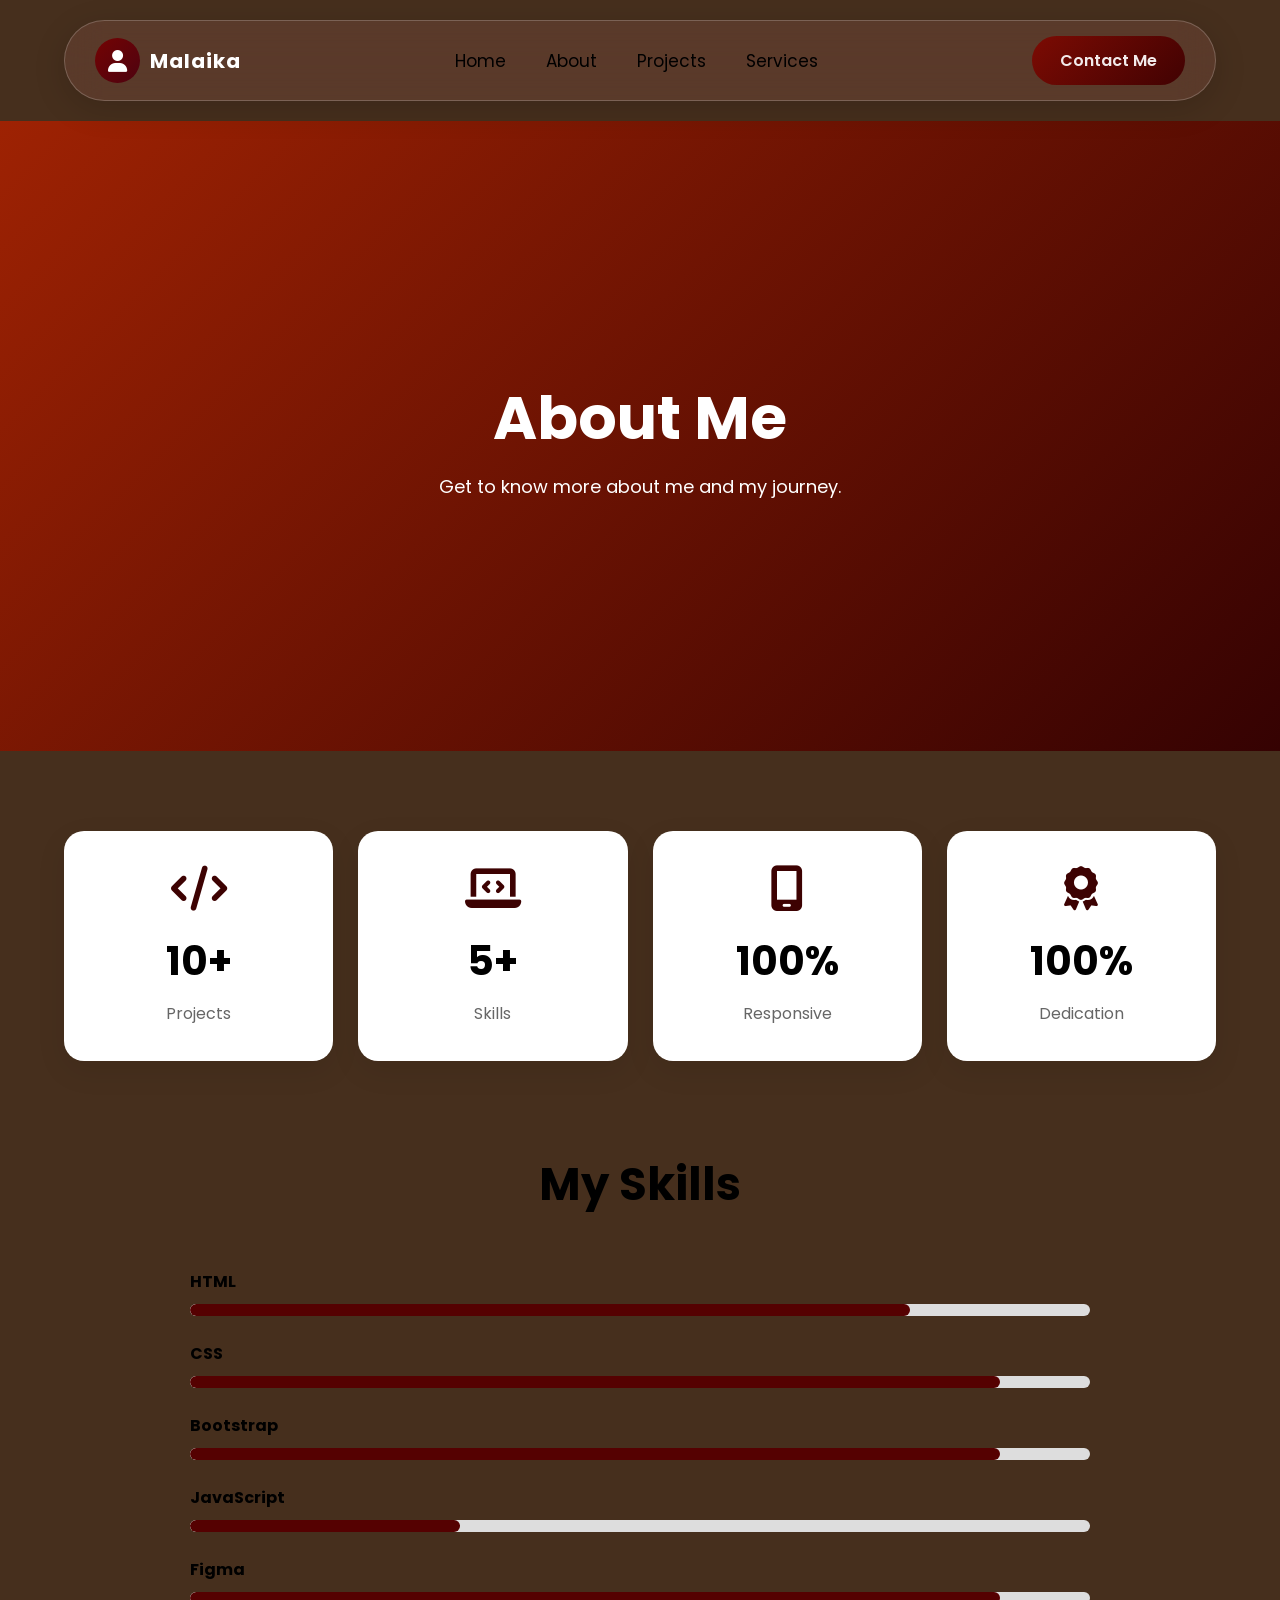
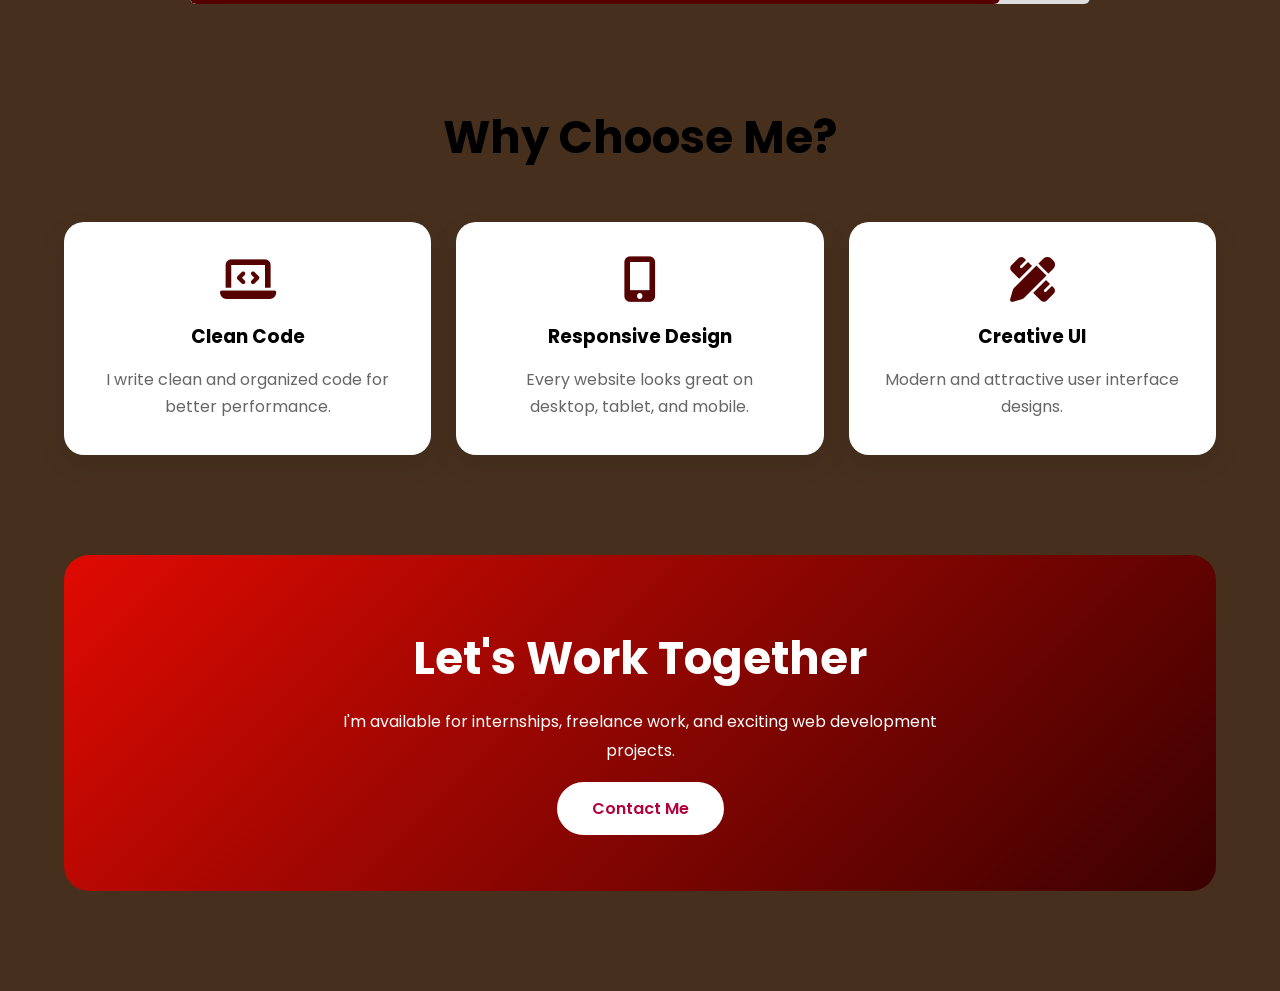
==== about.html @ f6e540fc "my portfolio" ====
<!DOCTYPE html>
<html lang="en">
<head>
    <meta charset="UTF-8">
    <meta name="viewport" content="width=device-width, initial-scale=1.0">
    <title>About Me</title>

    <link rel="stylesheet" href="style.css">

    <!-- Font Awesome -->
    <link rel="stylesheet"  href="https://cdnjs.cloudflare.com/ajax/libs/font-awesome/6.7.2/css/all.min.css">
<link rel="stylesheet" href="about.css">
</head>
<body>
 <nav class="navbar">
    <div class="logo">
        <span class="logo-icon"><i class="fa-solid fa-user"></i></span>
        <span class="logo-text">Malaika</span>
    </div>

    <ul class="nav-links">
        <li><a href="index.html">Home</a></li>
        <li><a href="about.html">About</a></li>
        <li><a href="#">Projects</a></li>
        <li><a href="#">Services</a></li>
    </ul>

    <a href="#" class="contact-btn">Contact Me</a>
</nav>
<!-- Banner -->
<section class="about-banner">
    
    <h1>About Me</h1>
    <p>Get to know more about me and my journey.</p>
</section>

<!-- Statistics -->
<section class="stats">

    <div class="card">
        <i class="fa-solid fa-code"></i>
        <h2>10+</h2>
        <p>Projects</p>
    </div>

    <div class="card">
        <i class="fa-solid fa-laptop-code"></i>
        <h2>5+</h2>
        <p>Skills</p>
    </div>

    <div class="card">
        <i class="fa-solid fa-mobile-screen"></i>
        <h2>100%</h2>
        <p>Responsive</p>
    </div>

    <div class="card">
        <i class="fa-solid fa-award"></i>
        <h2>100%</h2>
        <p>Dedication</p>
    </div>

</section>

<!-- Skills -->
<section class="skills">

    <h2>My Skills</h2>

    <div class="skill">
        <h4>HTML</h4>
        <div class="progress">
            <div class="html"></div>
        </div>
    </div>

    <div class="skill">
        <h4>CSS</h4>
        <div class="progress">
            <div class="css"></div>
        </div>
    </div>

    <div class="skill">
        <h4>Bootstrap</h4>
        <div class="progress">
            <div class="bootstrap"></div>
        </div>
    </div>

    <div class="skill">
        <h4>JavaScript</h4>
        <div class="progress">
            <div class="javascript"></div>
        </div>
    </div>

    <div class="skill">
        <h4>Figma</h4>
        <div class="progress">
            <div class="figma"></div>
        </div>
    </div>

</section>

<!-- Why Choose Me -->
<section class="choose">

    <h2>Why Choose Me?</h2>

    <div class="choose-box">

        <div class="box">
            <i class="fa-solid fa-laptop-code"></i>
            <h3>Clean Code</h3>
            <p>I write clean and organized code for better performance.</p>
        </div>

        <div class="box">
            <i class="fa-solid fa-mobile-screen-button"></i>
            <h3>Responsive Design</h3>
            <p>Every website looks great on desktop, tablet, and mobile.</p>
        </div>

        <div class="box">
            <i class="fa-solid fa-pen-ruler"></i>
            <h3>Creative UI</h3>
            <p>Modern and attractive user interface designs.</p>
        </div>

    </div>

</section>

<!-- CTA -->
<section class="contact-banner">

    <h2>Let's Work Together</h2>

    <p>
        I'm available for internships, freelance work,
        and exciting web development projects.
    </p>

    <a href="contact.html">Contact Me</a>

</section>

</body>
</html>
---- about.css ----
/* Google Font */
@import url('https://fonts.googleapis.com/css2?family=Poppins:wght@300;400;500;600;700;800&display=swap');

*{
    margin:0;
    padding:0;
    box-sizing:border-box;
    font-family:'Poppins',sans-serif;
}

html{
    scroll-behavior:smooth;
}

body{
    background-color: rgb(70, 47, 29);
}
.navbar{
    width:90%;
    max-width:1200px;
margin: 20px auto;
    padding:15px 30px;

    display:flex;
    justify-content:space-between;
    align-items:center;

    background:rgba(235, 136, 136, 0.12);
    backdrop-filter:blur(18px);
    -webkit-backdrop-filter:blur(18px);

    border:1px solid rgba(255,255,255,.2);
    border-radius:50px;

    box-shadow:0 8px 32px rgba(0,0,0,.15);
}

.logo{
    display:flex;
    align-items:center;
    gap:10px;
}

.logo-icon{
    width:45px;
    height:45px;
    border-radius:50%;
    display:flex;
    justify-content:center;
    align-items:center;
    background:linear-gradient(135deg,#740303,#4d0310);
    color:#fff;
    font-size:22px;
}

.logo-text{
    color:#ffffff;
    font-size:20px;
    font-weight:700;
    letter-spacing:1px;
}

.nav-links{
    display:flex;
    gap:40px;
    list-style:none;
}

.nav-links a{
    text-decoration:none;
    color:#000000;
    font-size:17px;
    transition:.3s;
}

.nav-links a:hover{
    color:#491204;
}

.contact-btn{
    text-decoration:none;
    color:#f3ebeb;
    padding:12px 28px;
    border-radius:30px;
    background:linear-gradient(135deg,#7c0b03,#410202);
    transition:.3s;
    font-weight:600;
}

.contact-btn:hover{
    transform:translateY(-3px);
    box-shadow:0 8px 20px rgba(255,77,109,.4);
}

@media(max-width:900px){

    .navbar{
        flex-direction:column;
        gap:20px;
        border-radius:25px;
    }

    .nav-links{
        flex-direction:column;
        gap:15px;
        text-align:center;
    }
}

/* =======================
        Banner
======================= */

.about-banner{
    width:100%;
    height:70vh;
    background:linear-gradient(135deg,#9e2203,#350202);
    display:flex;
    justify-content:center;
    align-items:center;
    flex-direction:column;
    color:#fff;
    text-align:center;
}

.about-banner h1{
    font-size:60px;
    font-weight:700;
}

.about-banner p{
    margin-top:10px;
    font-size:18px;
}

/* =======================
        About
======================= */

.about{
    width:90%;
    max-width:1200px;
    margin:90px auto;
    display:flex;
    justify-content:space-between;
    align-items:center;
    gap:60px;
    flex-wrap:wrap;
}

.about-img{
    flex:1;
    text-align:center;
}

.about-img img{
    width:350px;
    height:350px;
    border-radius:50%;
    object-fit:cover;
    border:8px solid #fff;
    box-shadow:0 15px 40px rgba(0,0,0,.15);
    transition:.4s;
}

.about-img img:hover{
    transform:scale(1.05);
}

.about-content{
    flex:1;
}

.about-content span{
    color:#5a0303;
    font-weight:600;
    font-size:18px;
}

.about-content h2{
    margin:15px 0;
    font-size:45px;
}

.about-content p{
    color:#666;
    line-height:1.8;
    margin-bottom:30px;
}

/* Buttons */

.about-btn{
    display:flex;
    gap:20px;
    flex-wrap:wrap;
}

.about-btn a{
    text-decoration:none;
    padding:15px 35px;
    border-radius:50px;
    background:#420101;
    color:#fff;
    transition:.4s;
}

.about-btn a:hover{
    background:#4b0202;
    transform:translateY(-5px);
}

/* =======================
       Statistics
======================= */

.stats{
    width:90%;
    max-width:1200px;
    margin:80px auto;
    display:grid;
    grid-template-columns:repeat(auto-fit,minmax(230px,1fr));
    gap:25px;
}

.card{
    background:#fff;
    padding:35px;
    text-align:center;
    border-radius:20px;
    transition:.4s;
    box-shadow:0 10px 30px rgba(0,0,0,.08);
}

.card:hover{
    transform:translateY(-10px);
}

.card i{
    font-size:45px;
    color:#3d0202;
    margin-bottom:20px;
}

.card h2{
    font-size:40px;
    margin-bottom:10px;
}

.card p{
    color:#666;
}

/* =======================
         Skills
======================= */

.skills{
    width:90%;
    max-width:900px;
    margin:90px auto;
}

.skills h2{
    text-align:center;
    font-size:45px;
    margin-bottom:50px;
}

.skill{
    margin-bottom:25px;
}

.skill h4{
    margin-bottom:10px;
}

.progress{
    width:100%;
    height:12px;
    background:#ddd;
    border-radius:30px;
    overflow:hidden;
}

.progress div{
    height:100%;
    background:#550101;
    border-radius:30px;
}

.html{
    width:80%;
}

.css{
    width:90%;
}

.bootstrap{
    width:90%;
}

.javascript{
    width:30%;
}

.figma{
    width:90%;
}

/* =======================
      Why Choose Me
======================= */

.choose{
    width:90%;
    max-width:1200px;
    margin:100px auto;
}

.choose h2{
    text-align:center;
    font-size:45px;
    margin-bottom:50px;
}

.choose-box{
    display:grid;
    grid-template-columns:repeat(auto-fit,minmax(280px,1fr));
    gap:25px;
}

.box{
    background:#fff;
    padding:35px;
    border-radius:20px;
    text-align:center;
    transition:.4s;
    box-shadow:0 10px 30px rgba(0,0,0,.08);
}

.box:hover{
    transform:translateY(-10px);
}

.box i{
    font-size:45px;
    color:#550202;
    margin-bottom:20px;
}

.box h3{
    margin-bottom:15px;
}

.box p{
    color:#666;
    line-height:1.7;
}

/* =======================
      Contact Banner
======================= */

.contact-banner{
    width:90%;
    max-width:1200px;
    margin:100px auto;
    background:linear-gradient(135deg,#df0a02,#3a0101);
    padding:70px 40px;
    text-align:center;
    color:#fff;
    border-radius:25px;
}

.contact-banner h2{
    font-size:45px;
    margin-bottom:15px;
}

.contact-banner p{
    max-width:650px;
    margin:0 auto 30px;
    line-height:1.8;
}

.contact-banner a{
    text-decoration:none;
    padding:15px 35px;
    background:#fff;
    color:#b3003c;
    border-radius:50px;
    font-weight:600;
    transition:.4s;
}

.contact-banner a:hover{
    background:#222;
    color:#fff;
}

/* =======================
      Responsive
======================= */

@media(max-width:992px){

.about{
    flex-direction:column;
    text-align:center;
}

.about-content h2{
    font-size:35px;
}

.about-btn{
    justify-content:center;
}

.about-banner h1{
    font-size:45px;
}

.skills h2,
.choose h2,
.contact-banner h2{
    font-size:35px;
}

}

@media(max-width:576px){

.about-img img{
    width:260px;
    height:260px;
}

.about-banner h1{
    font-size:35px;
}

.about-content h2{
    font-size:28px;
}

.contact-banner{
    padding:50px 20px;
}

}
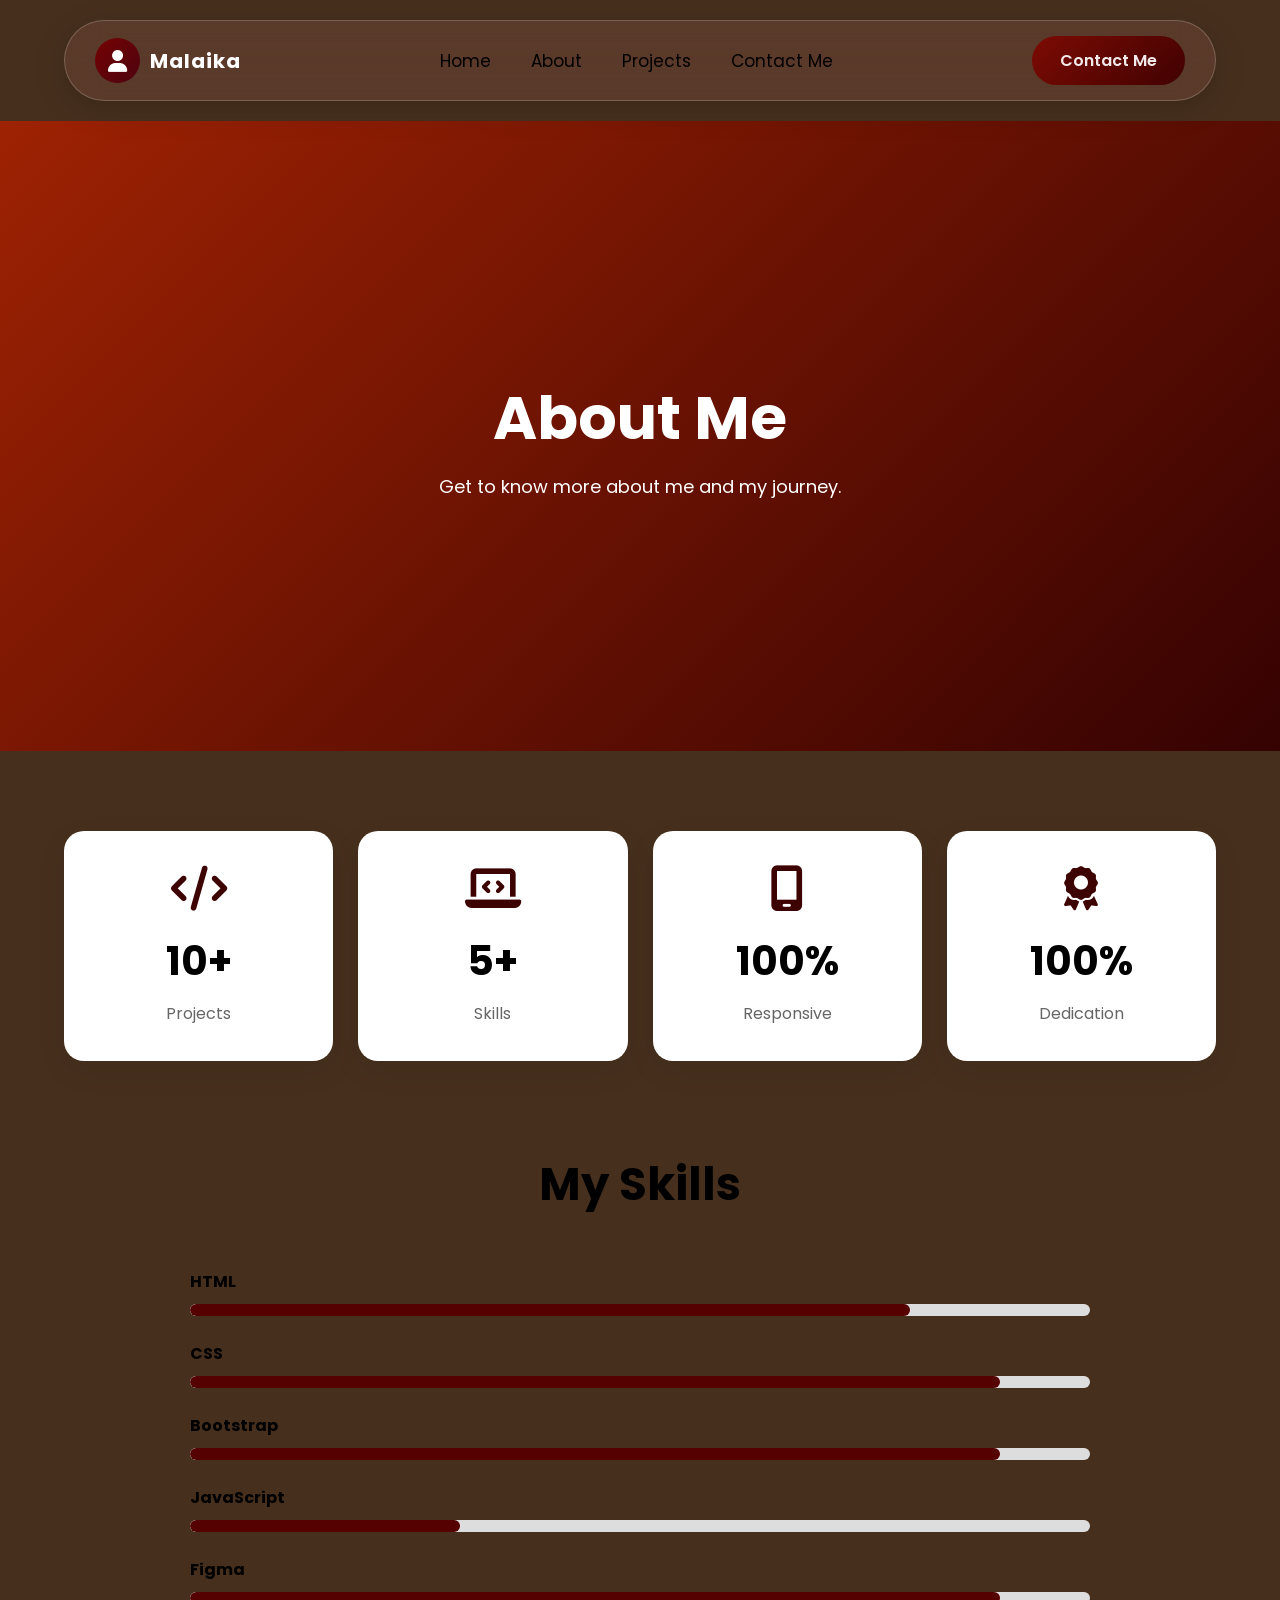
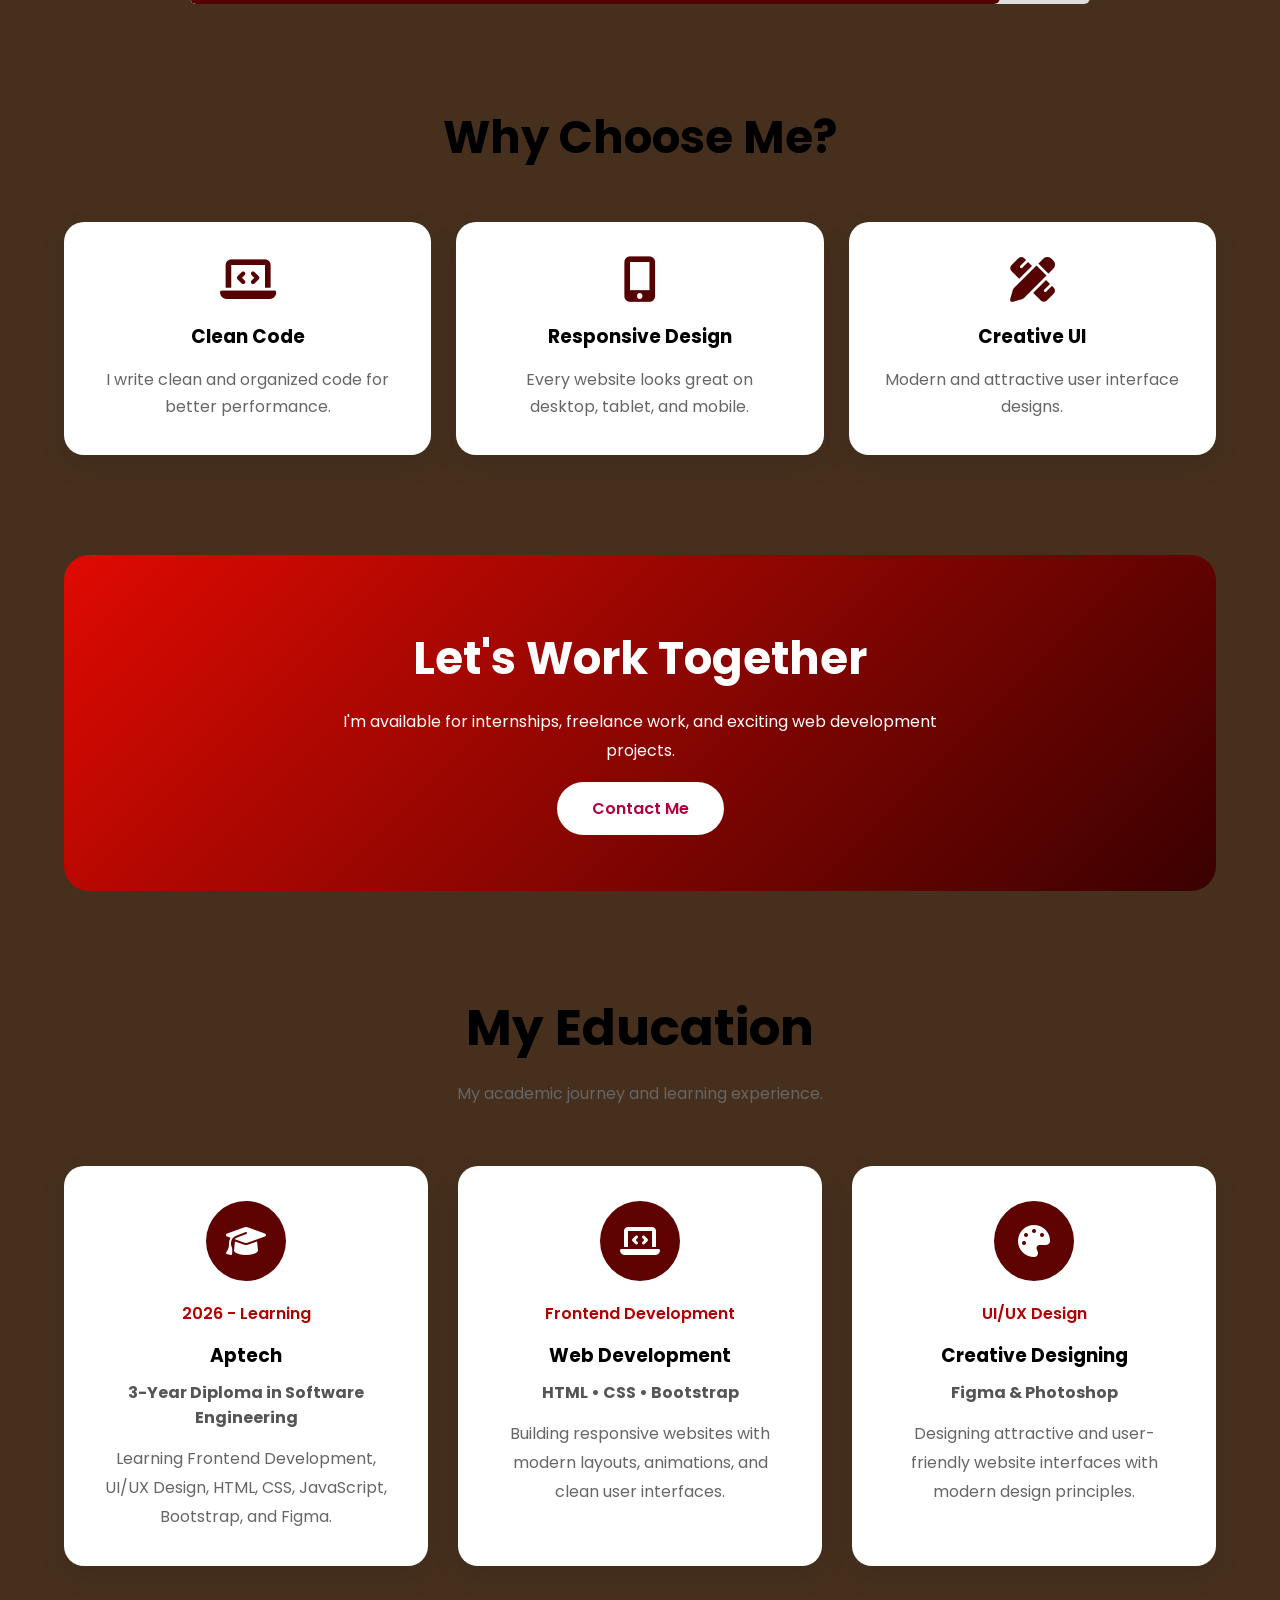
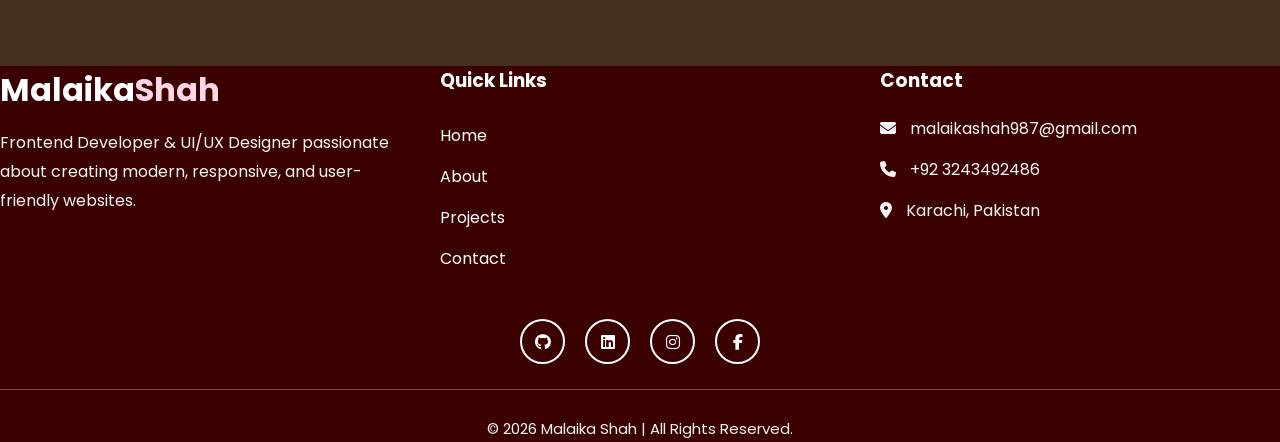
==== commit c9e2a5fc: "all pages edit" ====
--- a/about.html
+++ b/about.html
@@ -21,8 +21,8 @@
     <ul class="nav-links">
         <li><a href="index.html">Home</a></li>
         <li><a href="about.html">About</a></li>
-        <li><a href="#">Projects</a></li>
-        <li><a href="#">Services</a></li>
+        <li><a href="project.html">Projects</a></li>
+        <li><a href="contact.html">Contact Me</a></li>
     </ul>
 
     <a href="#" class="contact-btn">Contact Me</a>
@@ -147,6 +147,129 @@
     <a href="contact.html">Contact Me</a>
 
 </section>
+<section class="education">
+
+    <div class="title">
+        <h2>My Education</h2>
+        <p>My academic journey and learning experience.</p>
+    </div>
+
+    <div class="education-container">
+
+        <div class="edu-card">
+            <div class="icon">
+                <i class="fa-solid fa-graduation-cap"></i>
+            </div>
+
+            <span>2026 - Learning</span>
+
+            <h3>Aptech</h3>
+
+            <h4>3-Year Diploma in Software Engineering</h4>
+
+            <p>
+                Learning Frontend Development, UI/UX Design,
+                HTML, CSS, JavaScript, Bootstrap, and Figma.
+            </p>
+
+        </div>
+
+        <div class="edu-card">
+            <div class="icon">
+                <i class="fa-solid fa-laptop-code"></i>
+            </div>
+
+            <span>Frontend Development</span>
+
+            <h3>Web Development</h3>
+
+            <h4>HTML • CSS • Bootstrap</h4>
+
+            <p>
+                Building responsive websites with modern layouts,
+                animations, and clean user interfaces.
+            </p>
+
+        </div>
+
+        <div class="edu-card">
+            <div class="icon">
+                <i class="fa-solid fa-palette"></i>
+            </div>
+
+            <span>UI/UX Design</span>
+
+            <h3>Creative Designing</h3>
+
+            <h4>Figma & Photoshop</h4>
+
+            <p>
+                Designing attractive and user-friendly website
+                interfaces with modern design principles.
+            </p>
+
+        </div>
+
+    </div>
+
+</section>
+<footer class="footer">
+
+    <div class="footer-container">
+
+        <div class="footer-logo">
+            <h2>Malaika<span>Shah</span></h2>
+            <p>
+                Frontend Developer & UI/UX Designer passionate about creating
+                modern, responsive, and user-friendly websites.
+            </p>
+        </div>
+
+        <div class="footer-links">
+
+            <h3>Quick Links</h3>
+
+            <a href="index.html">Home</a>
+            <a href="about.html">About</a>
+            
+            <a href="projects.html">Projects</a>
+            <a href="contact.html">Contact</a>
+
+        </div>
+
+        <div class="footer-contact">
+
+            <h3>Contact</h3>
+
+            <p><i class="fa-solid fa-envelope"></i> malaikashah987@gmail.com</p>
+
+            <p><i class="fa-solid fa-phone"></i> +92 3243492486</p>
+
+            <p><i class="fa-solid fa-location-dot"></i> Karachi, Pakistan</p>
+
+        </div>
+
+    </div>
+
+    <div class="social-icons">
+
+        <a href="#"><i class="fa-brands fa-github"></i></a>
+
+        <a href="#"><i class="fa-brands fa-linkedin"></i></a>
+
+        <a href="#"><i class="fa-brands fa-instagram"></i></a>
+
+        <a href="#"><i class="fa-brands fa-facebook-f"></i></a>
+
+    </div>
+
+    <hr>
+
+    <p class="copyright">
+        © 2026 Malaika Shah | All Rights Reserved.
+    </p>
+
+</footer>
 
 </body>
 </html>
--- a/about.css
+++ b/about.css
@@ -450,4 +450,245 @@
     padding:50px 20px;
 }
 
+}
+.education{
+
+    width:90%;
+    max-width:1200px;
+    margin:100px auto;
+}
+
+.title{
+
+    text-align:center;
+    margin-bottom:60px;
+}
+
+.title h2{
+
+    font-size:50px;
+    color:#000000;
+}
+
+.title p{
+
+    color:#666;
+    margin-top:15px;
+}
+
+.education-container{
+
+    display:grid;
+    grid-template-columns:repeat(auto-fit,minmax(320px,1fr));
+    gap:30px;
+}
+
+.edu-card{
+
+    background:white;
+    padding:35px;
+    border-radius:20px;
+
+    text-align:center;
+
+    box-shadow:0 10px 30px rgba(0,0,0,.08);
+
+    transition:.4s;
+}
+
+.edu-card:hover{
+
+    transform:translateY(-10px);
+}
+
+.icon{
+
+    width:80px;
+    height:80px;
+
+    margin:auto;
+
+    border-radius:50%;
+
+    background:#5f0202;
+
+    display:flex;
+    justify-content:center;
+    align-items:center;
+
+    margin-bottom:20px;
+}
+
+.icon i{
+
+    color:white;
+    font-size:32px;
+}
+
+.edu-card span{
+
+    color:#b30000;
+    font-weight:600;
+}
+
+.edu-card h3{
+
+    margin:15px 0 10px;
+}
+
+.edu-card h4{
+
+    color:#555;
+    margin-bottom:15px;
+}
+
+.edu-card p{
+
+    color:#666;
+    line-height:1.8;
+}
+
+@media(max-width:768px){
+
+.title h2{
+
+font-size:38px;
+
+}
+
+}
+.footer{
+    width:100%;
+    min-height:300px;
+margin-left: 0;
+    background:#3b0101;
+    color:#fff;
+
+    
+
+    margin-top:80px;
+}
+
+.footer-container{
+
+    display:grid;
+    grid-template-columns:repeat(auto-fit,minmax(250px,1fr));
+    gap:40px;
+}
+
+.footer h2{
+
+    font-size:32px;
+    margin-bottom:15px;
+}
+
+.footer h2 span{
+
+    color:#ffd6e3;
+}
+
+.footer h3{
+
+    margin-bottom:20px;
+}
+
+.footer p{
+
+    line-height:1.8;
+    color:#f4f4f4;
+}
+
+.footer-links{
+
+    display:flex;
+    flex-direction:column;
+}
+
+.footer-links a{
+
+    text-decoration:none;
+    color:white;
+    margin:8px 0;
+    transition:.3s;
+}
+
+.footer-links a:hover{
+
+    padding-left:10px;
+    color:#ffd6e3;
+}
+
+.footer-contact p{
+
+    margin:12px 0;
+}
+
+.footer-contact i{
+
+    margin-right:10px;
+}
+
+.social-icons{
+
+    text-align:center;
+    margin:40px 0 20px;
+}
+
+.social-icons a{
+
+    width:45px;
+    height:45px;
+
+    display:inline-flex;
+    justify-content:center;
+    align-items:center;
+
+    border:2px solid white;
+    border-radius:50%;
+
+    margin:0 8px;
+
+    color:white;
+
+    text-decoration:none;
+
+    transition:.4s;
+}
+
+.social-icons a:hover{
+
+    background:white;
+    color:#b3003c;
+    transform:translateY(-5px);
+}
+
+.footer hr{
+
+    border:none;
+    height:1px;
+    background:rgba(255,255,255,.3);
+    margin:25px 0;
+}
+
+.copyright{
+
+    text-align:center;
+    color:#f5f5f5;
+    font-size:15px;
+}
+
+@media(max-width:768px){
+
+.footer{
+
+text-align:center;
+
+}
+
+.footer-links{
+
+align-items:center;
+
+}
+
 }
